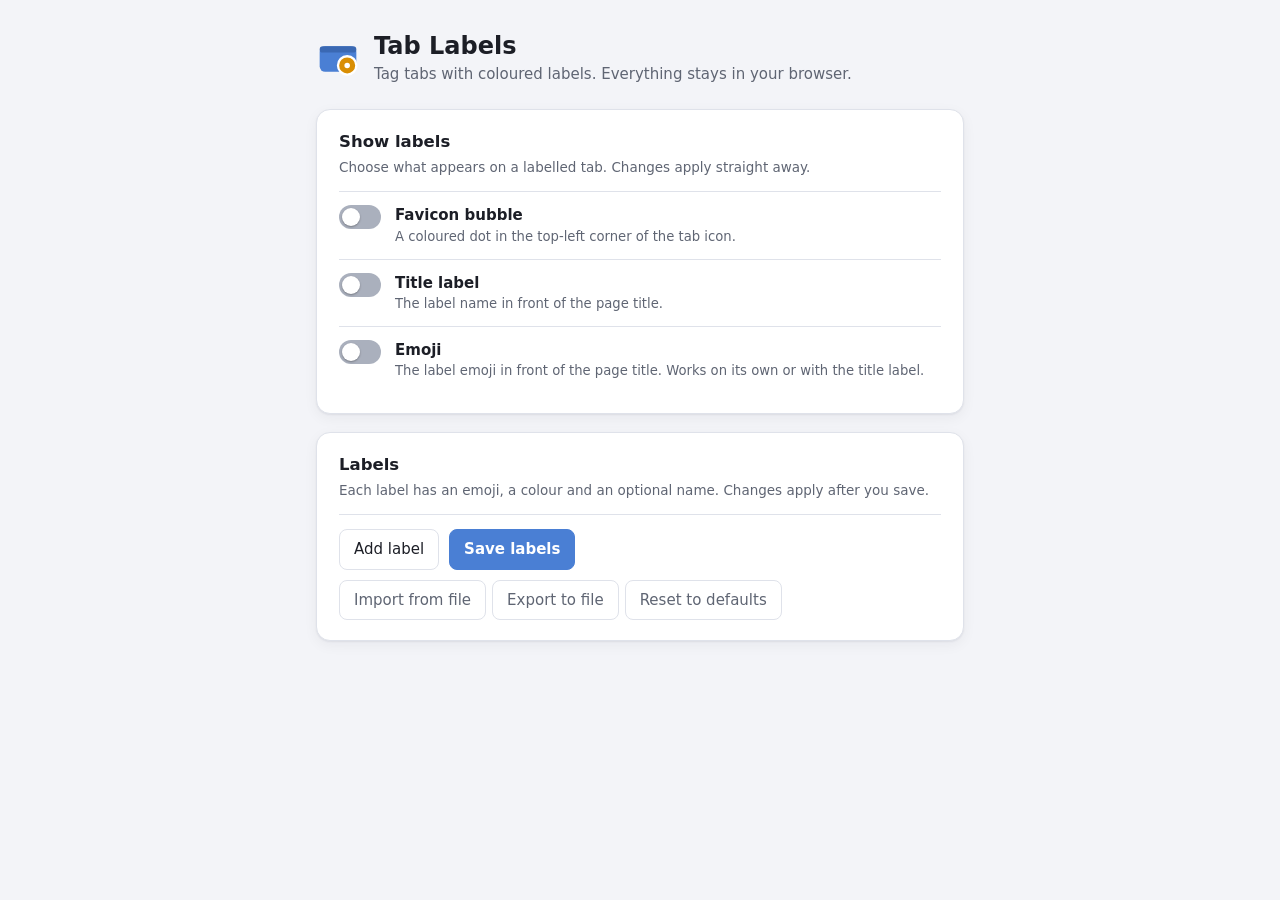
==== chrome/options/options.html @ 17cbaffe "Add emoji picker and Enter key navigation to the label list - Emoji picker on the settings page: cli" ====
<!doctype html>
<html lang="en-GB">
  <head>
    <meta charset="utf-8" />
    <meta name="viewport" content="width=device-width, initial-scale=1" />
    <title>Tab Labels settings</title>
    <link rel="stylesheet" href="options.css" />
  </head>
  <body>
    <main>
      <header class="page-header">
        <img src="../icons/icon.svg" alt="" width="44" height="44" />
        <div>
          <h1>Tab Labels</h1>
          <p>Tag tabs with coloured labels. Everything stays in your browser.</p>
        </div>
      </header>

      <section class="card">
        <h2>Show labels</h2>
        <p class="hint">Choose what appears on a labelled tab. Changes apply straight away.</p>
        <label class="toggle">
          <input type="checkbox" class="switch" data-key="showFavicon" />
          <span class="toggle-text">
            <strong>Favicon bubble</strong>
            <small>A coloured dot in the top-left corner of the tab icon.</small>
          </span>
        </label>
        <label class="toggle">
          <input type="checkbox" class="switch" data-key="showTitle" />
          <span class="toggle-text">
            <strong>Title label</strong>
            <small>The label name in front of the page title.</small>
          </span>
        </label>
        <label class="toggle">
          <input type="checkbox" class="switch" data-key="showEmoji" />
          <span class="toggle-text">
            <strong>Emoji</strong>
            <small>The label emoji in front of the page title. Works on its own or with the title label.</small>
          </span>
        </label>
      </section>

      <section class="card">
        <h2>Labels</h2>
        <p class="hint">Each label has an emoji, a colour and an optional name. Changes apply after you save.</p>
        <ul id="rows" class="list"></ul>
        <p id="rows-empty" class="hint" hidden>No labels yet. Add one, or import a file.</p>
        <div class="actions">
          <button id="add" type="button" class="btn">Add label</button>
          <button id="save" type="button" class="btn primary">Save labels</button>
        </div>
        <div class="tools">
          <button id="import" type="button" class="btn ghost">Import from file</button>
          <button id="export" type="button" class="btn ghost">Export to file</button>
          <button id="reset" type="button" class="btn ghost">Reset to defaults</button>
          <input id="import-file" type="file" accept=".json,application/json" hidden />
        </div>
      </section>
    </main>
    <div id="status" role="status" aria-live="polite"></div>
    <script src="../lib/labels.js"></script>
    <script src="../lib/emoji.js"></script>
    <script src="emoji-picker.js"></script>
    <script src="options.js"></script>
  </body>
</html>
---- chrome/options/options.css ----
:root {
  color-scheme: light dark;
  --bg: #f3f4f8;
  --card: #ffffff;
  --text: #1c1e26;
  --muted: #5f6573;
  --border: #dfe2ea;
  --field: #ffffff;
  --accent: #4a7fd4;
  --accent-text: #ffffff;
  --on: #2f9e6b;
  --off: #aab0bd;
  --danger: #c0392b;
  --shadow: 0 1px 2px rgba(20, 24, 40, 0.06), 0 4px 14px rgba(20, 24, 40, 0.05);
  font: 15px/1.5 system-ui, -apple-system, "Segoe UI", sans-serif;
}

@media (prefers-color-scheme: dark) {
  :root {
    --bg: #14161b;
    --card: #1f222a;
    --text: #eceef3;
    --muted: #a2a8b6;
    --border: #333845;
    --field: #171a20;
    --accent: #6c9cf0;
    --accent-text: #10131a;
    --off: #4a4f5e;
    --danger: #ff7a6b;
    --shadow: none;
  }
}

* {
  box-sizing: border-box;
}

body {
  margin: 0;
  background: var(--bg);
  color: var(--text);
}

main {
  max-width: 680px;
  margin: 0 auto;
  padding: 32px 16px 96px;
}

.page-header {
  display: flex;
  align-items: center;
  gap: 14px;
  margin-bottom: 24px;
}

.page-header img {
  border-radius: 10px;
}

.page-header h1 {
  margin: 0;
  font-size: 1.6rem;
  line-height: 1.2;
}

.page-header p {
  margin: 2px 0 0;
  color: var(--muted);
}

.card {
  background: var(--card);
  border: 1px solid var(--border);
  border-radius: 14px;
  box-shadow: var(--shadow);
  padding: 20px 22px;
  margin-bottom: 18px;
}

.card h2 {
  margin: 0 0 2px;
  font-size: 1.1rem;
}

.hint {
  margin: 0 0 14px;
  color: var(--muted);
  font-size: 0.9rem;
}

.hint:empty {
  display: none;
}

/* Toggles */

.toggle {
  display: flex;
  gap: 14px;
  align-items: flex-start;
  padding: 12px 0;
  border-top: 1px solid var(--border);
  cursor: pointer;
}

.toggle-text strong {
  display: block;
}

.toggle-text small {
  display: block;
  color: var(--muted);
  font-size: 0.88rem;
}

.switch {
  appearance: none;
  flex: none;
  position: relative;
  width: 42px;
  height: 24px;
  margin: 1px 0 0;
  border-radius: 12px;
  background: var(--off);
  cursor: pointer;
  transition: background 0.15s;
}

.switch::after {
  content: "";
  position: absolute;
  top: 3px;
  left: 3px;
  width: 18px;
  height: 18px;
  border-radius: 50%;
  background: #ffffff;
  box-shadow: 0 1px 2px rgba(0, 0, 0, 0.3);
  transition: transform 0.15s;
}

.switch:checked {
  background: var(--on);
}

.switch:checked::after {
  transform: translateX(18px);
}

.switch:focus-visible,
.btn:focus-visible,
.list input:focus-visible,
.list select:focus-visible {
  outline: 2px solid var(--accent);
  outline-offset: 2px;
}

/* Label list */

.list {
  list-style: none;
  margin: 0;
  padding: 0;
}

.list li {
  display: flex;
  align-items: center;
  gap: 10px;
  padding: 8px 0;
  border-top: 1px solid var(--border);
}

.list input[type="text"],
.list select {
  padding: 7px 10px;
  border: 1px solid var(--border);
  border-radius: 8px;
  background: var(--field);
  color: inherit;
  font: inherit;
}

.emoji {
  width: 3.6em;
  text-align: center;
  font-size: 1.15rem;
}

.name {
  flex: 1;
  min-width: 0;
}

.swatch {
  flex: none;
  width: 32px;
  height: 32px;
  padding: 0;
  border: 2px solid var(--border);
  border-radius: 50%;
  background: none;
  cursor: pointer;
  overflow: hidden;
}

.swatch::-moz-color-swatch,
.swatch::-webkit-color-swatch {
  border: none;
  border-radius: 50%;
}

.swatch::-webkit-color-swatch-wrapper {
  padding: 0;
}

/* Buttons */

.btn {
  padding: 8px 14px;
  border: 1px solid var(--border);
  border-radius: 8px;
  background: var(--field);
  color: inherit;
  font: inherit;
  cursor: pointer;
}

.btn:hover {
  border-color: var(--accent);
}

.btn.primary {
  background: var(--accent);
  border-color: var(--accent);
  color: var(--accent-text);
  font-weight: 600;
}

.btn.primary:hover {
  filter: brightness(1.08);
}

.btn.ghost {
  background: none;
  color: var(--muted);
}

.btn.ghost:hover {
  color: var(--text);
}

.btn.danger {
  background: none;
  border-color: transparent;
  color: var(--danger);
  padding: 6px 10px;
}

.btn.danger:hover {
  border-color: var(--danger);
}

.actions {
  display: flex;
  gap: 10px;
  flex-wrap: wrap;
  margin-top: 14px;
  padding-top: 14px;
  border-top: 1px solid var(--border);
}

.tools {
  display: flex;
  gap: 6px;
  flex-wrap: wrap;
  margin-top: 10px;
}

/* Status toast */

#status {
  position: fixed;
  left: 50%;
  bottom: 20px;
  transform: translateX(-50%);
  max-width: calc(100% - 32px);
  padding: 10px 16px;
  border-radius: 10px;
  background: var(--text);
  color: var(--bg);
  box-shadow: 0 4px 18px rgba(0, 0, 0, 0.25);
}

#status:empty {
  display: none;
}

#status.error {
  background: var(--danger);
  color: #ffffff;
}

@media (max-width: 520px) {
  .card {
    padding: 16px;
  }

  .list li {
    flex-wrap: wrap;
  }
}

@media (prefers-reduced-motion: reduce) {
  .switch,
  .switch::after {
    transition: none;
  }
}

/* Emoji picker */

#emoji-picker {
  position: absolute;
  z-index: 10;
  width: 340px;
  max-width: calc(100vw - 16px);
  padding: 10px;
  background: var(--card);
  color: var(--text);
  border: 1px solid var(--border);
  border-radius: 12px;
  box-shadow: 0 8px 28px rgba(0, 0, 0, 0.22);
}

#emoji-picker[hidden] {
  display: none;
}

#emoji-picker:focus {
  outline: none;
}

#emoji-picker input[type="search"] {
  width: 100%;
  padding: 8px 10px;
  border: 1px solid var(--border);
  border-radius: 8px;
  background: var(--field);
  color: inherit;
  font: inherit;
}

#emoji-picker input[type="search"]:focus-visible {
  outline: 2px solid var(--accent);
  outline-offset: 1px;
}

.emoji-results {
  max-height: 260px;
  overflow-y: auto;
  margin-top: 8px;
}

.emoji-results h3 {
  margin: 10px 0 4px;
  font-size: 0.8rem;
  font-weight: 600;
  color: var(--muted);
}

.emoji-results h3:first-child {
  margin-top: 2px;
}

.emoji-grid {
  display: grid;
  grid-template-columns: repeat(auto-fill, minmax(38px, 1fr));
  gap: 2px;
}

.emoji-option {
  height: 38px;
  padding: 0;
  border: none;
  border-radius: 8px;
  background: none;
  font-size: 1.35rem;
  line-height: 1;
  cursor: pointer;
}

.emoji-option:hover,
.emoji-option:focus-visible {
  background: var(--bg);
  outline: 2px solid var(--accent);
  outline-offset: -2px;
}

.emoji-empty,
.emoji-hint {
  margin: 8px 2px 0;
  color: var(--muted);
  font-size: 0.82rem;
}
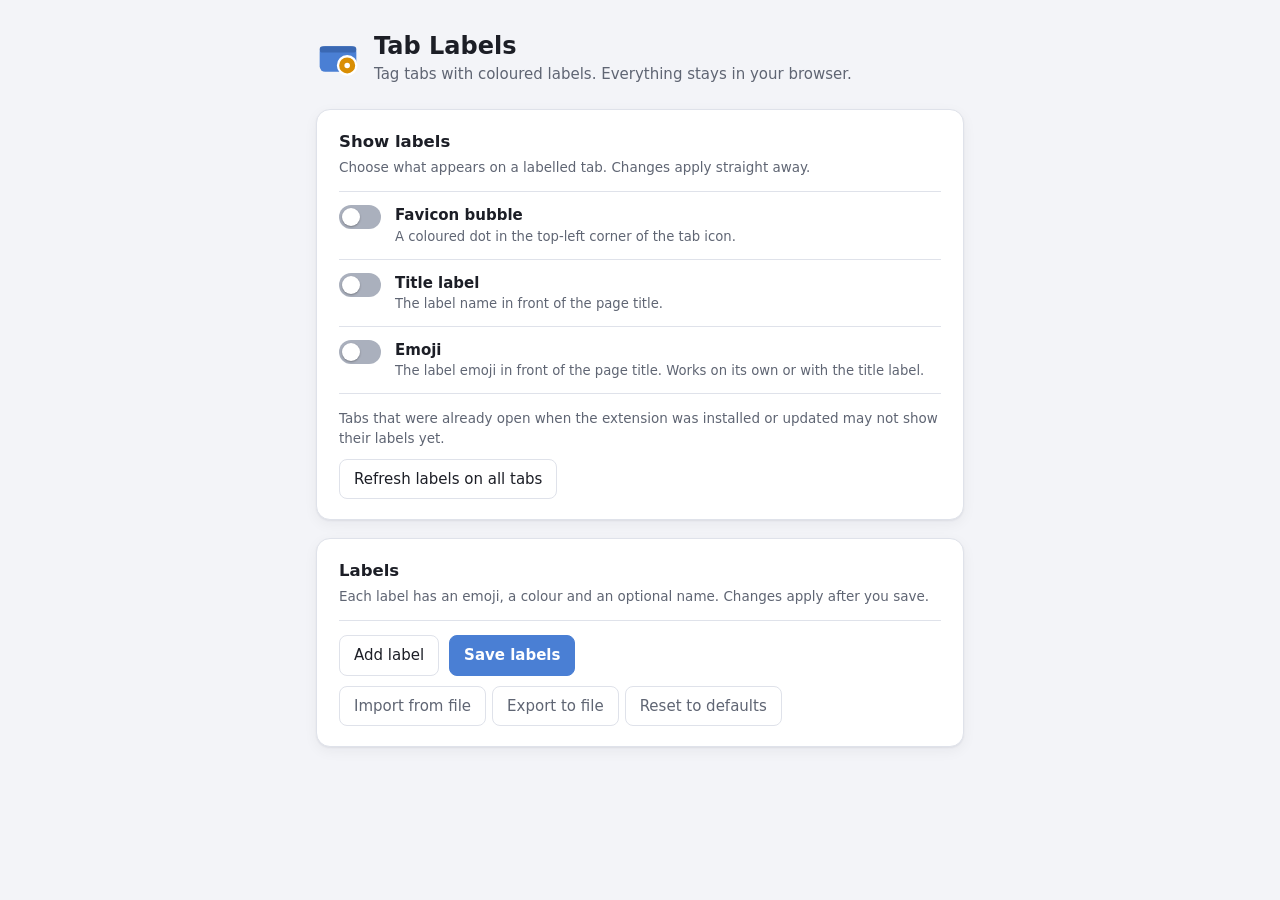
==== commit c114501a: "Add a settings shortcut to the menu and a refresh button for all tabs - The Label tab right-click su" ====
--- a/chrome/options/options.html
+++ b/chrome/options/options.html
@@ -40,6 +40,10 @@
             <small>The label emoji in front of the page title. Works on its own or with the title label.</small>
           </span>
         </label>
+        <div class="refresh-row">
+          <p class="hint">Tabs that were already open when the extension was installed or updated may not show their labels yet.</p>
+          <button id="refresh-tabs" type="button" class="btn">Refresh labels on all tabs</button>
+        </div>
       </section>
 
       <section class="card">
--- a/chrome/options/options.css
+++ b/chrome/options/options.css
@@ -404,3 +404,14 @@
   color: var(--muted);
   font-size: 0.82rem;
 }
+
+/* Refresh all tabs */
+
+.refresh-row {
+  padding-top: 14px;
+  border-top: 1px solid var(--border);
+}
+
+.refresh-row .hint {
+  margin-bottom: 10px;
+}
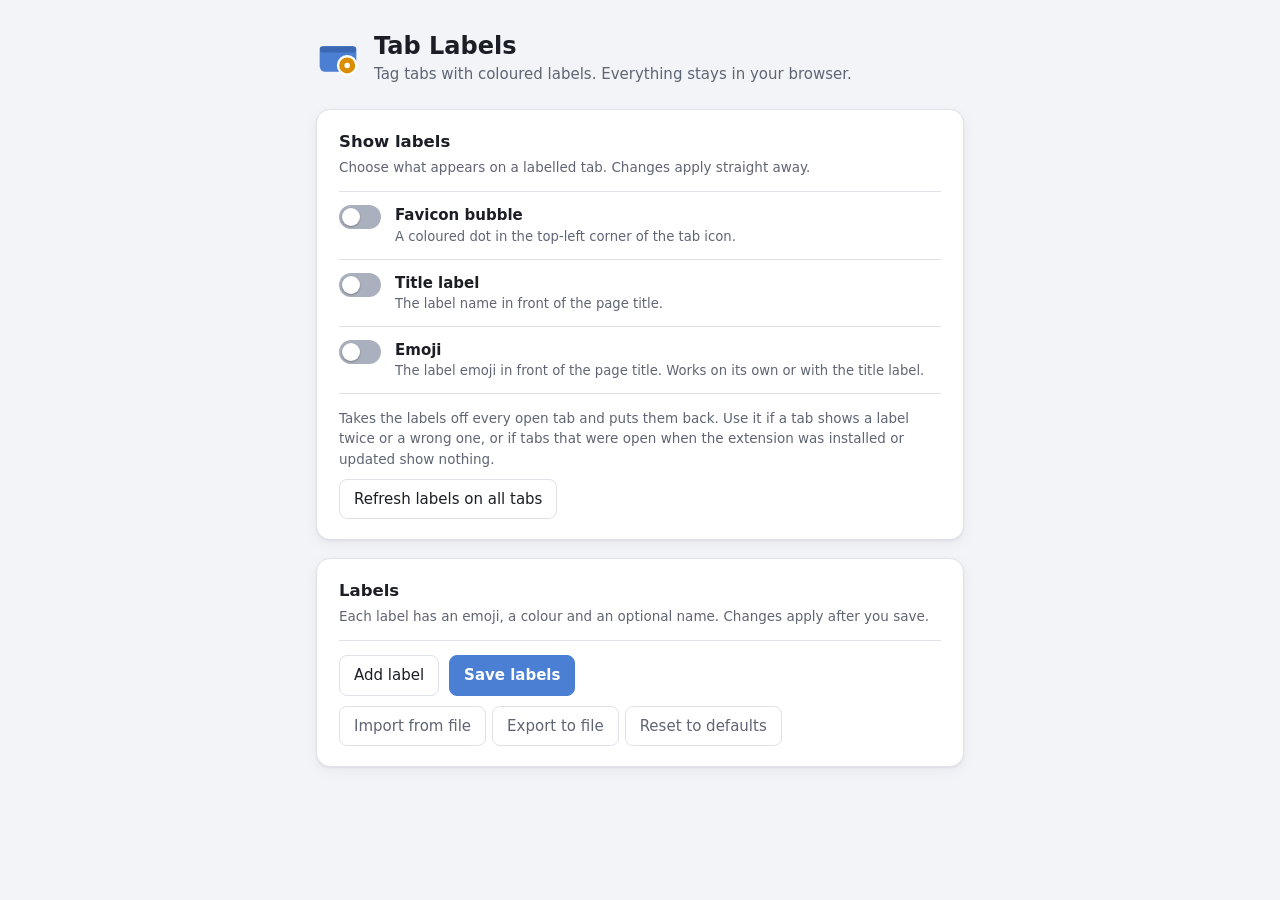
==== commit cc485328: "Stop labels showing twice, make Refresh a full reset, add a settings page icon Doubled labels came f" ====
--- a/chrome/options/options.html
+++ b/chrome/options/options.html
@@ -5,6 +5,7 @@
     <meta name="viewport" content="width=device-width, initial-scale=1" />
     <title>Tab Labels settings</title>
     <link rel="stylesheet" href="options.css" />
+    <link rel="icon" type="image/svg+xml" href="../icons/label.svg" />
   </head>
   <body>
     <main>
@@ -41,7 +42,7 @@
           </span>
         </label>
         <div class="refresh-row">
-          <p class="hint">Tabs that were already open when the extension was installed or updated may not show their labels yet.</p>
+          <p class="hint">Takes the labels off every open tab and puts them back. Use it if a tab shows a label twice or a wrong one, or if tabs that were open when the extension was installed or updated show nothing.</p>
           <button id="refresh-tabs" type="button" class="btn">Refresh labels on all tabs</button>
         </div>
       </section>
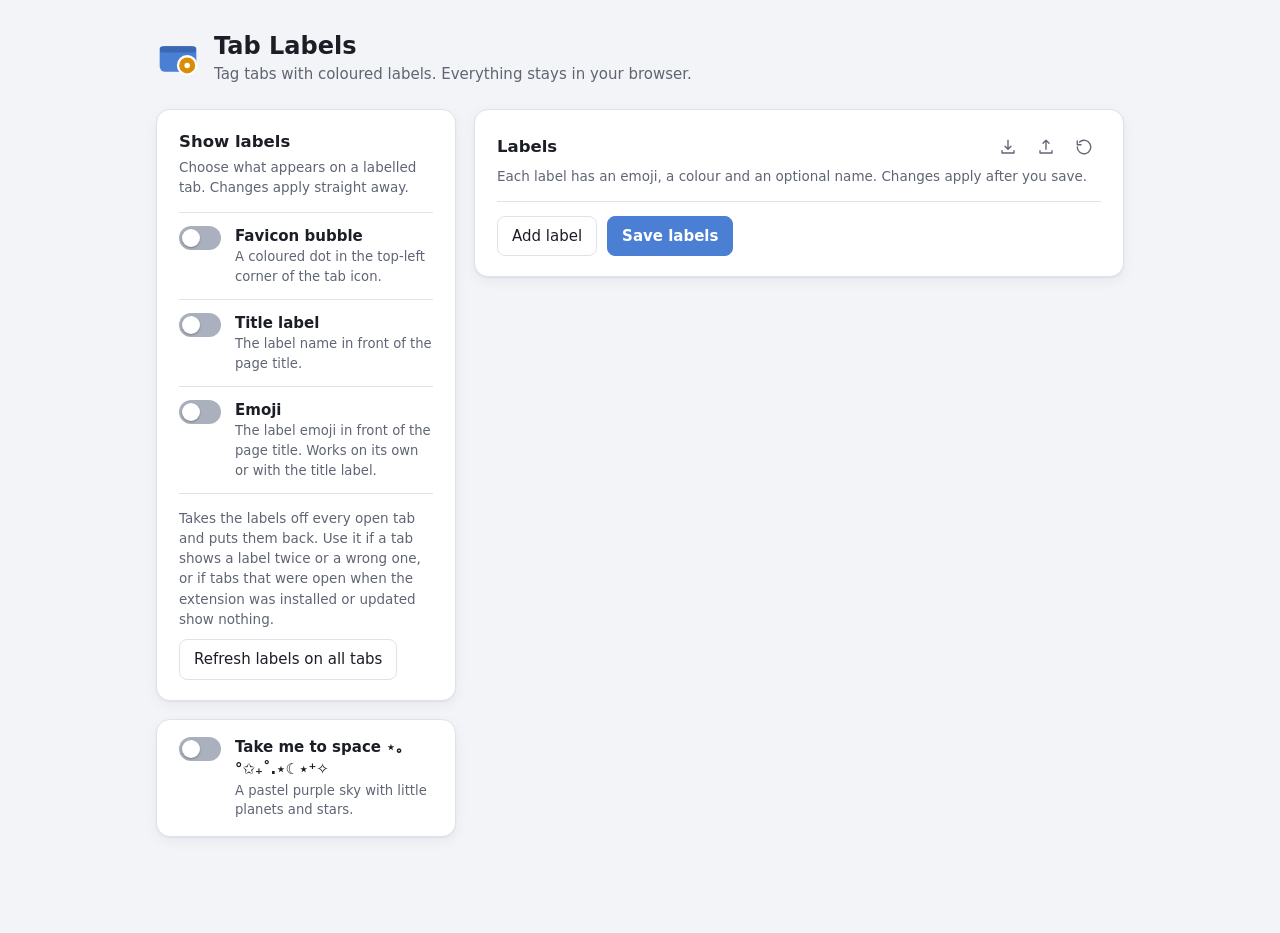
==== commit c949a5f5: "Reorganise the settings page, add icon buttons and a space theme - Labels come first, with Container" ====
--- a/chrome/options/options.html
+++ b/chrome/options/options.html
@@ -17,52 +17,75 @@
         </div>
       </header>
 
-      <section class="card">
-        <h2>Show labels</h2>
-        <p class="hint">Choose what appears on a labelled tab. Changes apply straight away.</p>
-        <label class="toggle">
-          <input type="checkbox" class="switch" data-key="showFavicon" />
-          <span class="toggle-text">
-            <strong>Favicon bubble</strong>
-            <small>A coloured dot in the top-left corner of the tab icon.</small>
-          </span>
-        </label>
-        <label class="toggle">
-          <input type="checkbox" class="switch" data-key="showTitle" />
-          <span class="toggle-text">
-            <strong>Title label</strong>
-            <small>The label name in front of the page title.</small>
-          </span>
-        </label>
-        <label class="toggle">
-          <input type="checkbox" class="switch" data-key="showEmoji" />
-          <span class="toggle-text">
-            <strong>Emoji</strong>
-            <small>The label emoji in front of the page title. Works on its own or with the title label.</small>
-          </span>
-        </label>
-        <div class="refresh-row">
-          <p class="hint">Takes the labels off every open tab and puts them back. Use it if a tab shows a label twice or a wrong one, or if tabs that were open when the extension was installed or updated show nothing.</p>
-          <button id="refresh-tabs" type="button" class="btn">Refresh labels on all tabs</button>
+      <div class="layout">
+        <aside class="sidebar" aria-label="Display options">
+          <section class="card">
+            <h2>Show labels</h2>
+            <p class="hint">Choose what appears on a labelled tab. Changes apply straight away.</p>
+            <label class="toggle">
+              <input type="checkbox" class="switch" data-key="showFavicon" />
+              <span class="toggle-text">
+                <strong>Favicon bubble</strong>
+                <small>A coloured dot in the top-left corner of the tab icon.</small>
+              </span>
+            </label>
+            <label class="toggle">
+              <input type="checkbox" class="switch" data-key="showTitle" />
+              <span class="toggle-text">
+                <strong>Title label</strong>
+                <small>The label name in front of the page title.</small>
+              </span>
+            </label>
+            <label class="toggle">
+              <input type="checkbox" class="switch" data-key="showEmoji" />
+              <span class="toggle-text">
+                <strong>Emoji</strong>
+                <small>The label emoji in front of the page title. Works on its own or with the title label.</small>
+              </span>
+            </label>
+            <div class="refresh-row">
+              <p class="hint">Takes the labels off every open tab and puts them back. Use it if a tab shows a label twice or a wrong one, or if tabs that were open when the extension was installed or updated show nothing.</p>
+              <button id="refresh-tabs" type="button" class="btn">Refresh labels on all tabs</button>
+            </div>
+          </section>
+          <section class="card space-card">
+            <label class="toggle">
+              <input type="checkbox" class="switch" id="space-toggle" />
+              <span class="toggle-text">
+                <strong>Take me to space <span aria-hidden="true">⋆｡°✩₊˚.⋆☾⋆⁺✧</span></strong>
+                <small>A pastel purple sky with little planets and stars.</small>
+              </span>
+            </label>
+          </section>
+        </aside>
+
+        <div class="content">
+          <section class="card">
+            <div class="card-head">
+              <h2>Labels</h2>
+              <div class="card-tools">
+                <button id="import" type="button" class="btn icon-btn" title="Import labels from a file" aria-label="Import labels from a file">
+                  <svg viewBox="0 0 24 24" aria-hidden="true"><path d="M12 3v12m0 0-4-4m4 4 4-4M4 17v3h16v-3" /></svg>
+                </button>
+                <button id="export" type="button" class="btn icon-btn" title="Export labels to a file" aria-label="Export labels to a file">
+                  <svg viewBox="0 0 24 24" aria-hidden="true"><path d="M12 15V3m0 0L8 7m4-4 4 4M4 17v3h16v-3" /></svg>
+                </button>
+                <button id="reset" type="button" class="btn icon-btn" title="Reset labels to the defaults" aria-label="Reset labels to the defaults">
+                  <svg viewBox="0 0 24 24" aria-hidden="true"><path d="M3 12a9 9 0 1 0 3-6.7M3 4v5h5" /></svg>
+                </button>
+                <input id="import-file" type="file" accept=".json,application/json" hidden />
+              </div>
+            </div>
+            <p class="hint">Each label has an emoji, a colour and an optional name. Changes apply after you save.</p>
+            <ul id="rows" class="list"></ul>
+            <p id="rows-empty" class="hint" hidden>No labels yet. Add one, or import a file.</p>
+            <div class="actions">
+              <button id="add" type="button" class="btn">Add label</button>
+              <button id="save" type="button" class="btn primary">Save labels</button>
+            </div>
+          </section>
         </div>
-      </section>
-
-      <section class="card">
-        <h2>Labels</h2>
-        <p class="hint">Each label has an emoji, a colour and an optional name. Changes apply after you save.</p>
-        <ul id="rows" class="list"></ul>
-        <p id="rows-empty" class="hint" hidden>No labels yet. Add one, or import a file.</p>
-        <div class="actions">
-          <button id="add" type="button" class="btn">Add label</button>
-          <button id="save" type="button" class="btn primary">Save labels</button>
-        </div>
-        <div class="tools">
-          <button id="import" type="button" class="btn ghost">Import from file</button>
-          <button id="export" type="button" class="btn ghost">Export to file</button>
-          <button id="reset" type="button" class="btn ghost">Reset to defaults</button>
-          <input id="import-file" type="file" accept=".json,application/json" hidden />
-        </div>
-      </section>
+      </div>
     </main>
     <div id="status" role="status" aria-live="polite"></div>
     <script src="../lib/labels.js"></script>
--- a/chrome/options/options.css
+++ b/chrome/options/options.css
@@ -42,7 +42,7 @@
 }
 
 main {
-  max-width: 680px;
+  max-width: 1000px;
   margin: 0 auto;
   padding: 32px 16px 96px;
 }
@@ -271,13 +271,6 @@
   border-top: 1px solid var(--border);
 }
 
-.tools {
-  display: flex;
-  gap: 6px;
-  flex-wrap: wrap;
-  margin-top: 10px;
-}
-
 /* Status toast */
 
 #status {
@@ -415,3 +408,130 @@
 .refresh-row .hint {
   margin-bottom: 10px;
 }
+
+/* Layout: switches in a sidebar, labels (and containers) in the main column */
+
+.layout {
+  display: grid;
+  grid-template-columns: 300px minmax(0, 1fr);
+  gap: 18px;
+  align-items: start;
+}
+
+/* The sidebar follows you down the page, but only in windows tall enough to show all of it:
+   a sticky element taller than the window would hide its lower part. */
+@media (min-height: 760px) and (min-width: 821px) {
+  .sidebar {
+    position: sticky;
+    top: 16px;
+  }
+}
+
+.sidebar .card {
+  margin-bottom: 0;
+}
+
+.content .card:last-child {
+  margin-bottom: 0;
+}
+
+@media (max-width: 820px) {
+  .layout {
+    grid-template-columns: 1fr;
+  }
+
+  .sidebar {
+    position: static;
+  }
+}
+
+/* Labels card header with small icon buttons at the top right */
+
+.card-head {
+  display: flex;
+  align-items: center;
+  justify-content: space-between;
+  gap: 12px;
+  margin-bottom: 2px;
+}
+
+.card-head h2 {
+  margin: 0;
+}
+
+.card-tools {
+  display: flex;
+  gap: 4px;
+}
+
+.icon-btn {
+  display: inline-flex;
+  align-items: center;
+  justify-content: center;
+  width: 34px;
+  height: 34px;
+  padding: 0;
+  border-color: transparent;
+  background: none;
+  color: var(--muted);
+}
+
+.icon-btn:hover {
+  border-color: var(--border);
+  color: var(--text);
+}
+
+.icon-btn svg {
+  width: 18px;
+  height: 18px;
+  fill: none;
+  stroke: currentColor;
+  stroke-width: 1.8;
+  stroke-linecap: round;
+  stroke-linejoin: round;
+}
+
+/* A second card in the sidebar, and the "Take me to space" theme */
+
+.sidebar .card + .card {
+  margin-top: 18px;
+}
+
+.space-card {
+  padding-top: 16px;
+  padding-bottom: 16px;
+}
+
+.space-card .toggle {
+  margin: 0;
+  padding: 0;
+  border-top: none;
+}
+
+:root[data-space] {
+  color-scheme: light;
+  --bg: #cdbdf0;
+  --card: rgba(255, 255, 255, 0.9);
+  --text: #2b2347;
+  --muted: #5d567f;
+  --border: rgba(110, 90, 170, 0.3);
+  --field: #ffffff;
+  --accent: #6f56cf;
+  --accent-text: #ffffff;
+  --on: #7b5fd6;
+  --off: #b3a8d6;
+  --danger: #b3392c;
+  --shadow: 0 2px 12px rgba(70, 50, 130, 0.2);
+}
+
+:root[data-space] body {
+  background: #cdbdf0 url("space.svg") center / cover no-repeat fixed;
+}
+
+:root[data-space] .card {
+  backdrop-filter: blur(3px);
+}
+
+:root[data-space] #emoji-picker {
+  background: #ffffff;
+}
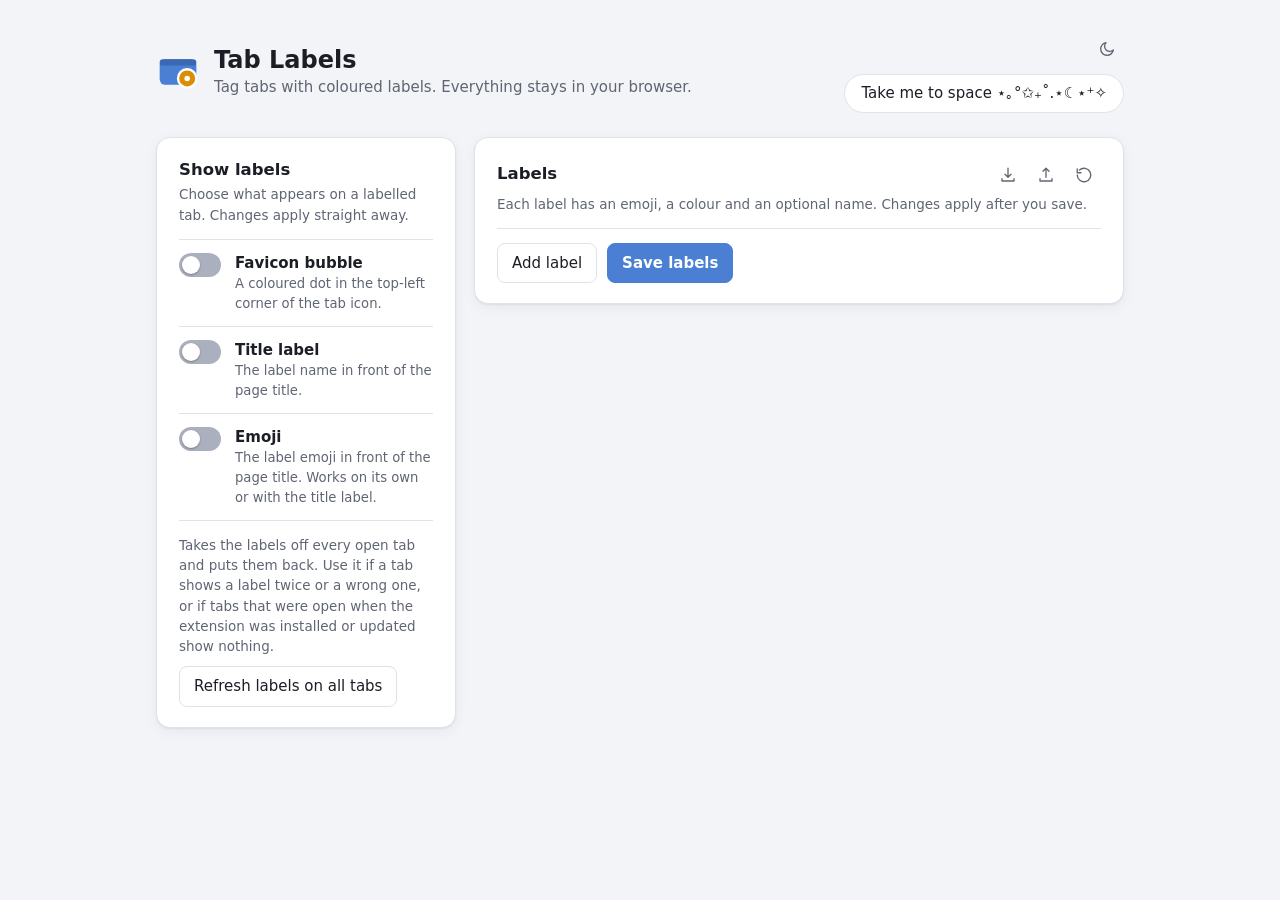
==== commit 54911e87: "Space as a button, a light/dark button, and the same two on the website - "Take me to space" is now " ====
--- a/chrome/options/options.html
+++ b/chrome/options/options.html
@@ -14,6 +14,16 @@
         <div>
           <h1>Tab Labels</h1>
           <p>Tag tabs with coloured labels. Everything stays in your browser.</p>
+        </div>
+        <div class="page-controls">
+          <button id="mode-button" type="button" class="btn icon-btn mode-button" data-mode="light" title="Switch to dark mode" aria-label="Switch to dark mode">
+            <svg class="icon-moon" viewBox="0 0 24 24" aria-hidden="true"><path d="M20.5 13.2A8.5 8.5 0 1 1 10.8 3.5a6.8 6.8 0 0 0 9.7 9.7z" /></svg>
+            <svg class="icon-sun" viewBox="0 0 24 24" aria-hidden="true"><circle cx="12" cy="12" r="4" /><path d="M12 2.5v2.2m0 14.6v2.2M4.9 4.9l1.6 1.6m11 11 1.6 1.6M2.5 12h2.2m14.6 0h2.2M4.9 19.1l1.6-1.6m11-11 1.6-1.6" /></svg>
+          </button>
+          <button id="space-button" type="button" class="btn space-button">
+            <span class="when-plain">Take me to space <span aria-hidden="true">⋆｡°✩₊˚.⋆☾⋆⁺✧</span></span>
+            <span class="when-space">Land back <span aria-hidden="true">(︶︹︺)</span></span>
+          </button>
         </div>
       </header>
 
@@ -47,15 +57,6 @@
               <p class="hint">Takes the labels off every open tab and puts them back. Use it if a tab shows a label twice or a wrong one, or if tabs that were open when the extension was installed or updated show nothing.</p>
               <button id="refresh-tabs" type="button" class="btn">Refresh labels on all tabs</button>
             </div>
-          </section>
-          <section class="card space-card">
-            <label class="toggle">
-              <input type="checkbox" class="switch" id="space-toggle" />
-              <span class="toggle-text">
-                <strong>Take me to space <span aria-hidden="true">⋆｡°✩₊˚.⋆☾⋆⁺✧</span></strong>
-                <small>A pastel purple sky with little planets and stars.</small>
-              </span>
-            </label>
           </section>
         </aside>
 
--- a/chrome/options/options.css
+++ b/chrome/options/options.css
@@ -15,8 +15,10 @@
   font: 15px/1.5 system-ui, -apple-system, "Segoe UI", sans-serif;
 }
 
+/* Dark colours: used when the system is dark (unless light was chosen on this page),
+   and when dark was chosen on this page. */
 @media (prefers-color-scheme: dark) {
-  :root {
+  :root:not([data-theme="light"]) {
     --bg: #14161b;
     --card: #1f222a;
     --text: #eceef3;
@@ -31,6 +33,25 @@
   }
 }
 
+:root[data-theme="dark"] {
+  color-scheme: dark;
+  --bg: #14161b;
+  --card: #1f222a;
+  --text: #eceef3;
+  --muted: #a2a8b6;
+  --border: #333845;
+  --field: #171a20;
+  --accent: #6c9cf0;
+  --accent-text: #10131a;
+  --off: #4a4f5e;
+  --danger: #ff7a6b;
+  --shadow: none;
+}
+
+:root[data-theme="light"] {
+  color-scheme: light;
+}
+
 * {
   box-sizing: border-box;
 }
@@ -491,22 +512,61 @@
   stroke-linejoin: round;
 }
 
-/* A second card in the sidebar, and the "Take me to space" theme */
-
-.sidebar .card + .card {
-  margin-top: 18px;
-}
-
-.space-card {
-  padding-top: 16px;
-  padding-bottom: 16px;
-}
-
-.space-card .toggle {
-  margin: 0;
-  padding: 0;
-  border-top: none;
-}
+/* Top right of the page: the light/dark button, and the space button under it */
+
+.page-controls {
+  margin-left: auto;
+  display: flex;
+  flex-direction: column;
+  align-items: flex-end;
+  gap: 8px;
+}
+
+.mode-button .icon-sun {
+  display: none;
+}
+
+.mode-button[data-mode="dark"] .icon-moon {
+  display: none;
+}
+
+.mode-button[data-mode="dark"] .icon-sun {
+  display: inline;
+}
+
+.mode-button:disabled {
+  opacity: 0.4;
+  cursor: not-allowed;
+}
+
+.space-button {
+  border-radius: 999px;
+  padding: 7px 16px;
+}
+
+.space-button .when-space {
+  display: none;
+}
+
+:root[data-space] .space-button .when-plain {
+  display: none;
+}
+
+:root[data-space] .space-button .when-space {
+  display: inline;
+}
+
+@media (max-width: 560px) {
+  .page-controls {
+    width: 100%;
+    margin-left: 0;
+    flex-direction: row;
+    justify-content: space-between;
+    align-items: center;
+  }
+}
+
+/* "Take me to space" theme */
 
 :root[data-space] {
   color-scheme: light;
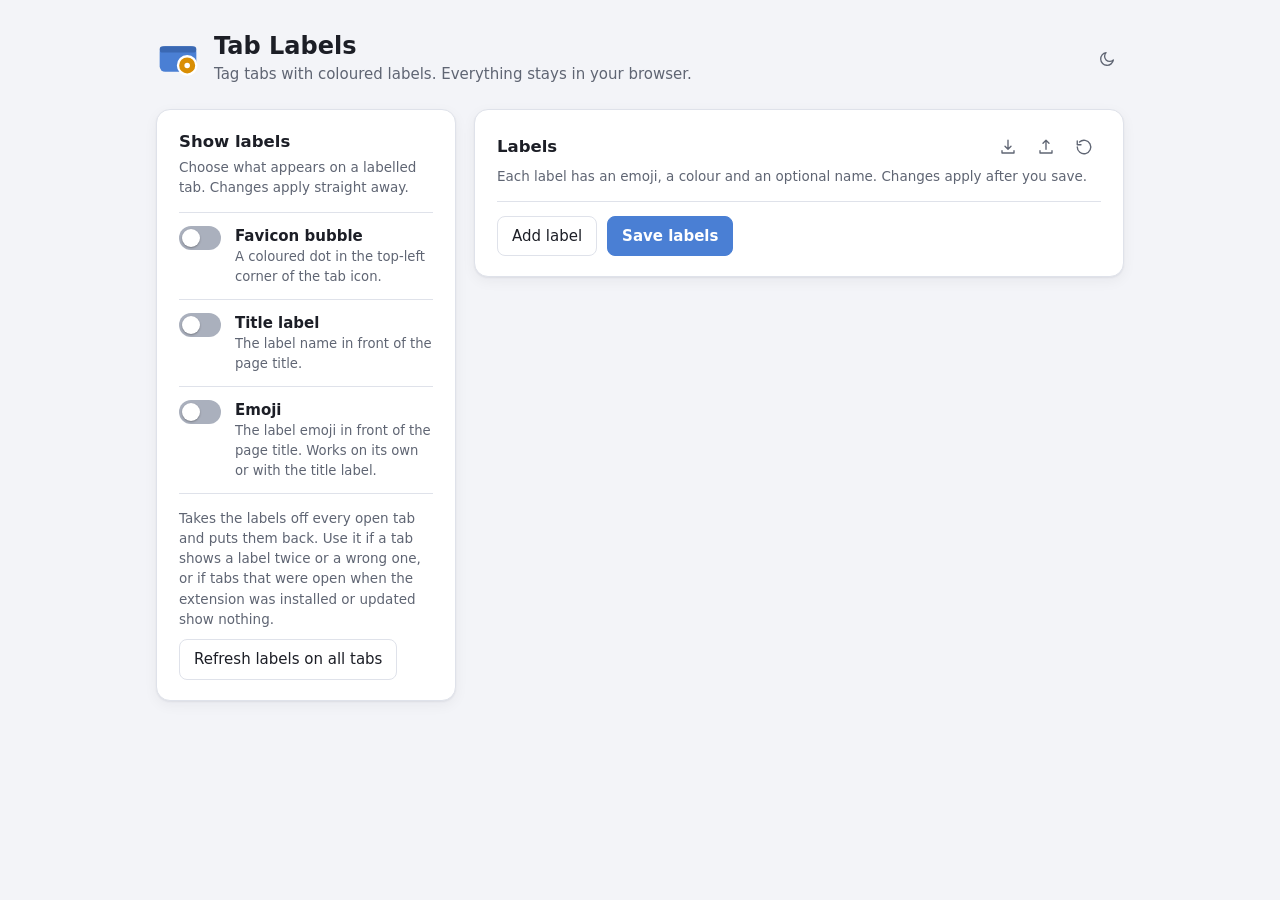
==== commit a9dc3303: "Remove the space theme Take away the "Take me to space" button, its spaceTheme setting, the space ba" ====
--- a/chrome/options/options.html
+++ b/chrome/options/options.html
@@ -19,10 +19,6 @@
           <button id="mode-button" type="button" class="btn icon-btn mode-button" data-mode="light" title="Switch to dark mode" aria-label="Switch to dark mode">
             <svg class="icon-moon" viewBox="0 0 24 24" aria-hidden="true"><path d="M20.5 13.2A8.5 8.5 0 1 1 10.8 3.5a6.8 6.8 0 0 0 9.7 9.7z" /></svg>
             <svg class="icon-sun" viewBox="0 0 24 24" aria-hidden="true"><circle cx="12" cy="12" r="4" /><path d="M12 2.5v2.2m0 14.6v2.2M4.9 4.9l1.6 1.6m11 11 1.6 1.6M2.5 12h2.2m14.6 0h2.2M4.9 19.1l1.6-1.6m11-11 1.6-1.6" /></svg>
-          </button>
-          <button id="space-button" type="button" class="btn space-button">
-            <span class="when-plain">Take me to space <span aria-hidden="true">⋆｡°✩₊˚.⋆☾⋆⁺✧</span></span>
-            <span class="when-space">Land back <span aria-hidden="true">(︶︹︺)</span></span>
           </button>
         </div>
       </header>
--- a/chrome/options/options.css
+++ b/chrome/options/options.css
@@ -512,14 +512,10 @@
   stroke-linejoin: round;
 }
 
-/* Top right of the page: the light/dark button, and the space button under it */
+/* Top right of the page: the light/dark button */
 
 .page-controls {
   margin-left: auto;
-  display: flex;
-  flex-direction: column;
-  align-items: flex-end;
-  gap: 8px;
 }
 
 .mode-button .icon-sun {
@@ -533,65 +529,3 @@
 .mode-button[data-mode="dark"] .icon-sun {
   display: inline;
 }
-
-.mode-button:disabled {
-  opacity: 0.4;
-  cursor: not-allowed;
-}
-
-.space-button {
-  border-radius: 999px;
-  padding: 7px 16px;
-}
-
-.space-button .when-space {
-  display: none;
-}
-
-:root[data-space] .space-button .when-plain {
-  display: none;
-}
-
-:root[data-space] .space-button .when-space {
-  display: inline;
-}
-
-@media (max-width: 560px) {
-  .page-controls {
-    width: 100%;
-    margin-left: 0;
-    flex-direction: row;
-    justify-content: space-between;
-    align-items: center;
-  }
-}
-
-/* "Take me to space" theme */
-
-:root[data-space] {
-  color-scheme: light;
-  --bg: #cdbdf0;
-  --card: rgba(255, 255, 255, 0.9);
-  --text: #2b2347;
-  --muted: #5d567f;
-  --border: rgba(110, 90, 170, 0.3);
-  --field: #ffffff;
-  --accent: #6f56cf;
-  --accent-text: #ffffff;
-  --on: #7b5fd6;
-  --off: #b3a8d6;
-  --danger: #b3392c;
-  --shadow: 0 2px 12px rgba(70, 50, 130, 0.2);
-}
-
-:root[data-space] body {
-  background: #cdbdf0 url("space.svg") center / cover no-repeat fixed;
-}
-
-:root[data-space] .card {
-  backdrop-filter: blur(3px);
-}
-
-:root[data-space] #emoji-picker {
-  background: #ffffff;
-}
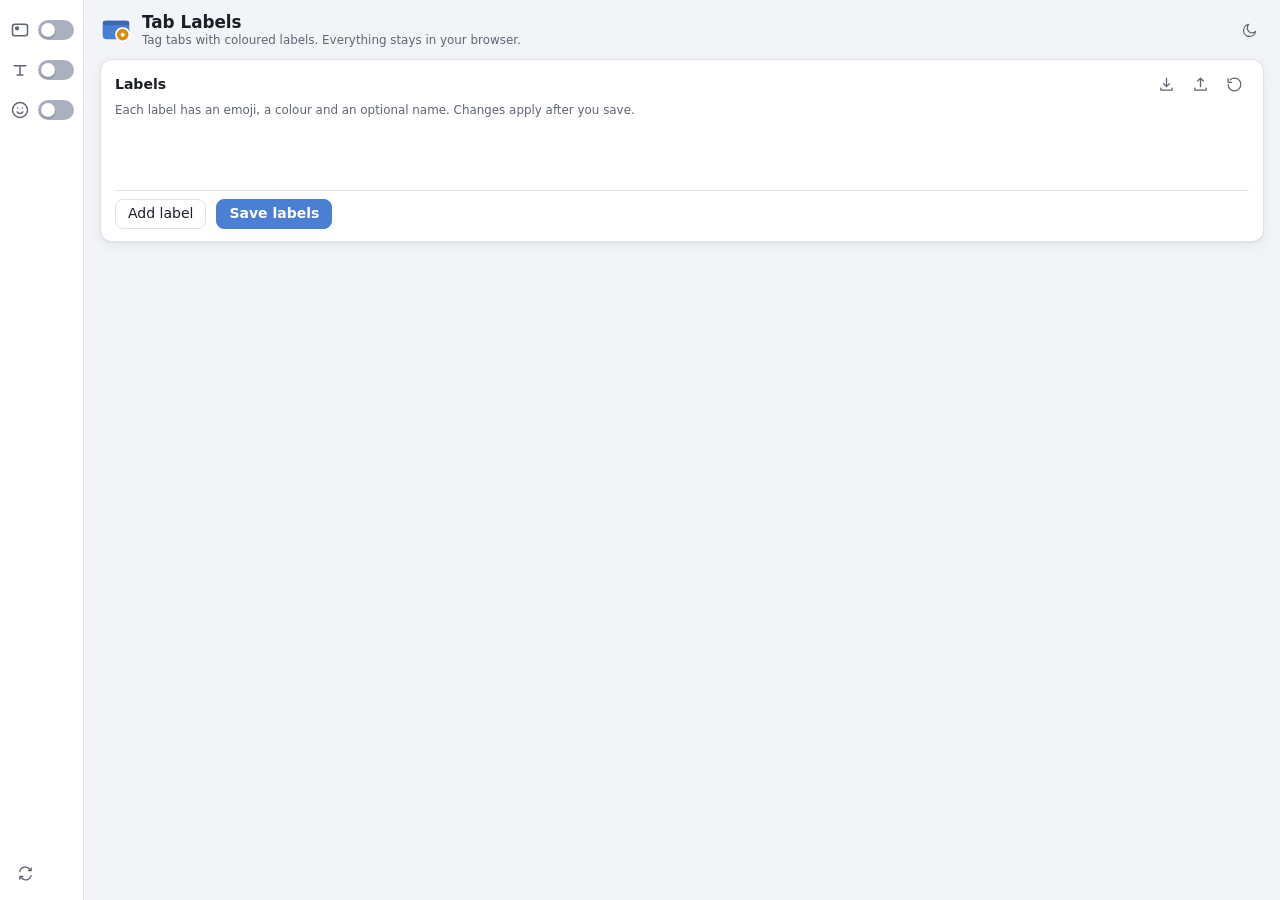
==== commit 1d6c4914: "Per-container tab grouping and a compact settings page Grouping is now a Group switch on each contai" ====
--- a/chrome/options/options.html
+++ b/chrome/options/options.html
@@ -8,55 +8,40 @@
     <link rel="icon" type="image/svg+xml" href="../icons/label.svg" />
   </head>
   <body>
-    <main>
-      <header class="page-header">
-        <img src="../icons/icon.svg" alt="" width="44" height="44" />
-        <div>
-          <h1>Tab Labels</h1>
-          <p>Tag tabs with coloured labels. Everything stays in your browser.</p>
-        </div>
-        <div class="page-controls">
-          <button id="mode-button" type="button" class="btn icon-btn mode-button" data-mode="light" title="Switch to dark mode" aria-label="Switch to dark mode">
-            <svg class="icon-moon" viewBox="0 0 24 24" aria-hidden="true"><path d="M20.5 13.2A8.5 8.5 0 1 1 10.8 3.5a6.8 6.8 0 0 0 9.7 9.7z" /></svg>
-            <svg class="icon-sun" viewBox="0 0 24 24" aria-hidden="true"><circle cx="12" cy="12" r="4" /><path d="M12 2.5v2.2m0 14.6v2.2M4.9 4.9l1.6 1.6m11 11 1.6 1.6M2.5 12h2.2m14.6 0h2.2M4.9 19.1l1.6-1.6m11-11 1.6-1.6" /></svg>
-          </button>
-        </div>
-      </header>
+    <div class="app">
+      <aside class="rail" aria-label="Display options">
+        <label class="rail-toggle" data-tip="Favicon bubble: a coloured dot in the top-left corner of the tab icon.">
+          <svg class="rail-icon" viewBox="0 0 24 24" aria-hidden="true"><rect x="3" y="5" width="18" height="14" rx="3" /><circle cx="8.5" cy="10" r="1.7" fill="currentColor" /></svg>
+          <input type="checkbox" class="switch" data-key="showFavicon" aria-label="Favicon bubble: a coloured dot in the top-left corner of the tab icon." />
+        </label>
+        <label class="rail-toggle" data-tip="Title label: the label name in front of the page title.">
+          <svg class="rail-icon" viewBox="0 0 24 24" aria-hidden="true"><path d="M5 7h14M12 7v11M8.5 18h7" /></svg>
+          <input type="checkbox" class="switch" data-key="showTitle" aria-label="Title label: the label name in front of the page title." />
+        </label>
+        <label class="rail-toggle" data-tip="Emoji: the label emoji in front of the page title. Works on its own or with the title label.">
+          <svg class="rail-icon" viewBox="0 0 24 24" aria-hidden="true"><circle cx="12" cy="12" r="9" /><path d="M8.5 14.3a4.2 4.2 0 0 0 7 0M9.3 9.7h.01M14.7 9.7h.01" /></svg>
+          <input type="checkbox" class="switch" data-key="showEmoji" aria-label="Emoji: the label emoji in front of the page title. Works on its own or with the title label." />
+        </label>
+        <button id="refresh-tabs" type="button" class="btn icon-btn rail-refresh" data-tip="Refresh labels on all tabs: takes the labels off every open tab and puts them back. Use it if a tab shows a label twice or a wrong one, or if tabs that were open when the extension was installed or updated show nothing." aria-label="Refresh labels on all tabs: takes the labels off every open tab and puts them back. Use it if a tab shows a label twice or a wrong one, or if tabs that were open when the extension was installed or updated show nothing.">
+          <svg viewBox="0 0 24 24" aria-hidden="true"><path d="M4 9a8 8 0 0 1 14-3l2 2M20 4v4h-4M20 15a8 8 0 0 1-14 3l-2-2M4 20v-4h4" /></svg>
+        </button>
+      </aside>
+      <main>
+        <header class="page-header">
+          <img src="../icons/icon.svg" alt="" width="44" height="44" />
+          <div>
+            <h1>Tab Labels</h1>
+            <p>Tag tabs with coloured labels. Everything stays in your browser.</p>
+          </div>
+          <div class="page-controls">
+            <button id="mode-button" type="button" class="btn icon-btn mode-button" data-mode="light" title="Switch to dark mode" aria-label="Switch to dark mode">
+              <svg class="icon-moon" viewBox="0 0 24 24" aria-hidden="true"><path d="M20.5 13.2A8.5 8.5 0 1 1 10.8 3.5a6.8 6.8 0 0 0 9.7 9.7z" /></svg>
+              <svg class="icon-sun" viewBox="0 0 24 24" aria-hidden="true"><circle cx="12" cy="12" r="4" /><path d="M12 2.5v2.2m0 14.6v2.2M4.9 4.9l1.6 1.6m11 11 1.6 1.6M2.5 12h2.2m14.6 0h2.2M4.9 19.1l1.6-1.6m11-11 1.6-1.6" /></svg>
+            </button>
+          </div>
+        </header>
 
-      <div class="layout">
-        <aside class="sidebar" aria-label="Display options">
-          <section class="card">
-            <h2>Show labels</h2>
-            <p class="hint">Choose what appears on a labelled tab. Changes apply straight away.</p>
-            <label class="toggle">
-              <input type="checkbox" class="switch" data-key="showFavicon" />
-              <span class="toggle-text">
-                <strong>Favicon bubble</strong>
-                <small>A coloured dot in the top-left corner of the tab icon.</small>
-              </span>
-            </label>
-            <label class="toggle">
-              <input type="checkbox" class="switch" data-key="showTitle" />
-              <span class="toggle-text">
-                <strong>Title label</strong>
-                <small>The label name in front of the page title.</small>
-              </span>
-            </label>
-            <label class="toggle">
-              <input type="checkbox" class="switch" data-key="showEmoji" />
-              <span class="toggle-text">
-                <strong>Emoji</strong>
-                <small>The label emoji in front of the page title. Works on its own or with the title label.</small>
-              </span>
-            </label>
-            <div class="refresh-row">
-              <p class="hint">Takes the labels off every open tab and puts them back. Use it if a tab shows a label twice or a wrong one, or if tabs that were open when the extension was installed or updated show nothing.</p>
-              <button id="refresh-tabs" type="button" class="btn">Refresh labels on all tabs</button>
-            </div>
-          </section>
-        </aside>
-
-        <div class="content">
+        <div class="panels">
           <section class="card">
             <div class="card-head">
               <h2>Labels</h2>
@@ -82,8 +67,8 @@
             </div>
           </section>
         </div>
-      </div>
-    </main>
+      </main>
+    </div>
     <div id="status" role="status" aria-live="polite"></div>
     <script src="../lib/labels.js"></script>
     <script src="../lib/emoji.js"></script>
--- a/chrome/options/options.css
+++ b/chrome/options/options.css
@@ -12,7 +12,7 @@
   --off: #aab0bd;
   --danger: #c0392b;
   --shadow: 0 1px 2px rgba(20, 24, 40, 0.06), 0 4px 14px rgba(20, 24, 40, 0.05);
-  font: 15px/1.5 system-ui, -apple-system, "Segoe UI", sans-serif;
+  font: 14px/1.4 system-ui, -apple-system, "Segoe UI", sans-serif;
 }
 
 /* Dark colours: used when the system is dark (unless light was chosen on this page),
@@ -62,87 +62,78 @@
   color: var(--text);
 }
 
+/* The page: a narrow rail of switches attached to the left edge, and the main column beside it. */
+
+.app {
+  display: flex;
+  min-height: 100vh;
+}
+
 main {
-  max-width: 1000px;
-  margin: 0 auto;
-  padding: 32px 16px 96px;
+  flex: 1;
+  min-width: 0;
+  padding: 12px 16px 24px;
 }
 
 .page-header {
   display: flex;
   align-items: center;
-  gap: 14px;
-  margin-bottom: 24px;
+  gap: 10px;
+  margin-bottom: 10px;
 }
 
 .page-header img {
-  border-radius: 10px;
+  width: 32px;
+  height: 32px;
+  border-radius: 8px;
 }
 
 .page-header h1 {
   margin: 0;
-  font-size: 1.6rem;
+  font-size: 1.2rem;
   line-height: 1.2;
 }
 
 .page-header p {
-  margin: 2px 0 0;
+  margin: 0;
   color: var(--muted);
+  font-size: 0.85rem;
 }
 
 .card {
   background: var(--card);
   border: 1px solid var(--border);
-  border-radius: 14px;
+  border-radius: 12px;
   box-shadow: var(--shadow);
-  padding: 20px 22px;
-  margin-bottom: 18px;
+  padding: 10px 14px 12px;
+  margin: 0;
 }
 
 .card h2 {
   margin: 0 0 2px;
-  font-size: 1.1rem;
+  font-size: 1rem;
 }
 
 .hint {
-  margin: 0 0 14px;
+  margin: 0 0 6px;
   color: var(--muted);
-  font-size: 0.9rem;
+  font-size: 0.85rem;
 }
 
 .hint:empty {
   display: none;
 }
 
-/* Toggles */
-
-.toggle {
-  display: flex;
-  gap: 14px;
-  align-items: flex-start;
-  padding: 12px 0;
-  border-top: 1px solid var(--border);
-  cursor: pointer;
-}
-
-.toggle-text strong {
-  display: block;
-}
-
-.toggle-text small {
-  display: block;
-  color: var(--muted);
-  font-size: 0.88rem;
-}
+/* Switches */
 
 .switch {
   appearance: none;
   flex: none;
   position: relative;
-  width: 42px;
-  height: 24px;
-  margin: 1px 0 0;
-  border-radius: 12px;
+  width: 36px;
+  height: 20px;
+  margin: 0;
+  border-radius: 10px;
   background: var(--off);
   cursor: pointer;
   transition: background 0.15s;
@@ -153,8 +144,8 @@
   position: absolute;
   top: 3px;
   left: 3px;
-  width: 18px;
-  height: 18px;
+  width: 14px;
+  height: 14px;
   border-radius: 50%;
   background: #ffffff;
   box-shadow: 0 1px 2px rgba(0, 0, 0, 0.3);
@@ -166,7 +157,7 @@
 }
 
 .switch:checked::after {
-  transform: translateX(18px);
+  transform: translateX(16px);
 }
 
 .switch:focus-visible,
@@ -183,19 +174,23 @@
   list-style: none;
   margin: 0;
   padding: 0;
+  /* A long list scrolls inside its card, so the page itself stays on one screen. */
+  max-height: calc(100vh - 225px);
+  min-height: 60px;
+  overflow-y: auto;
 }
 
 .list li {
   display: flex;
   align-items: center;
-  gap: 10px;
-  padding: 8px 0;
+  gap: 8px;
+  padding: 4px 0;
   border-top: 1px solid var(--border);
 }
 
 .list input[type="text"],
 .list select {
-  padding: 7px 10px;
+  padding: 4px 8px;
   border: 1px solid var(--border);
   border-radius: 8px;
   background: var(--field);
@@ -204,9 +199,9 @@
 }
 
 .emoji {
-  width: 3.6em;
+  width: 3.2em;
   text-align: center;
-  font-size: 1.15rem;
+  font-size: 1.05rem;
 }
 
 .name {
@@ -216,8 +211,8 @@
 
 .swatch {
   flex: none;
-  width: 32px;
-  height: 32px;
+  width: 26px;
+  height: 26px;
   padding: 0;
   border: 2px solid var(--border);
   border-radius: 50%;
@@ -239,7 +234,7 @@
 /* Buttons */
 
 .btn {
-  padding: 8px 14px;
+  padding: 4px 12px;
   border: 1px solid var(--border);
   border-radius: 8px;
   background: var(--field);
@@ -276,7 +271,7 @@
   background: none;
   border-color: transparent;
   color: var(--danger);
-  padding: 6px 10px;
+  padding: 3px 8px;
 }
 
 .btn.danger:hover {
@@ -287,8 +282,8 @@
   display: flex;
   gap: 10px;
   flex-wrap: wrap;
-  margin-top: 14px;
-  padding-top: 14px;
+  margin-top: 6px;
+  padding-top: 8px;
   border-top: 1px solid var(--border);
 }
 
@@ -317,10 +312,6 @@
 }
 
 @media (max-width: 520px) {
-  .card {
-    padding: 16px;
-  }
-
   .list li {
     flex-wrap: wrap;
   }
@@ -419,97 +410,192 @@
   font-size: 0.82rem;
 }
 
-/* Refresh all tabs */
-
-.refresh-row {
-  padding-top: 14px;
-  border-top: 1px solid var(--border);
-}
-
-.refresh-row .hint {
-  margin-bottom: 10px;
-}
-
-/* Layout: switches in a sidebar, labels (and containers) in the main column */
-
-.layout {
-  display: grid;
-  grid-template-columns: 300px minmax(0, 1fr);
-  gap: 18px;
-  align-items: start;
-}
-
-/* The sidebar follows you down the page, but only in windows tall enough to show all of it:
-   a sticky element taller than the window would hide its lower part. */
-@media (min-height: 760px) and (min-width: 821px) {
-  .sidebar {
-    position: sticky;
-    top: 16px;
-  }
-}
-
-.sidebar .card {
-  margin-bottom: 0;
-}
-
-.content .card:last-child {
-  margin-bottom: 0;
-}
-
-@media (max-width: 820px) {
-  .layout {
-    grid-template-columns: 1fr;
-  }
-
-  .sidebar {
-    position: static;
-  }
-}
-
-/* Labels card header with small icon buttons at the top right */
-
-.card-head {
+/* The rail: display switches (an icon next to a switch) and Refresh, attached to the left edge */
+
+.rail {
+  position: sticky;
+  top: 0;
+  flex: none;
+  align-self: flex-start;
+  width: 84px;
+  height: 100vh;
+  display: flex;
+  flex-direction: column;
+  gap: 4px;
+  padding: 12px 10px;
+  background: var(--card);
+  border-right: 1px solid var(--border);
+}
+
+.rail-toggle {
   display: flex;
   align-items: center;
-  justify-content: space-between;
-  gap: 12px;
-  margin-bottom: 2px;
-}
-
-.card-head h2 {
-  margin: 0;
-}
-
-.card-tools {
-  display: flex;
-  gap: 4px;
-}
-
-.icon-btn {
-  display: inline-flex;
-  align-items: center;
-  justify-content: center;
-  width: 34px;
-  height: 34px;
-  padding: 0;
-  border-color: transparent;
-  background: none;
-  color: var(--muted);
-}
-
-.icon-btn:hover {
-  border-color: var(--border);
-  color: var(--text);
-}
-
-.icon-btn svg {
-  width: 18px;
-  height: 18px;
+  gap: 8px;
+  padding: 8px 0;
+  cursor: pointer;
+}
+
+.rail-icon,
+.rail-refresh svg {
+  flex: none;
+  width: 20px;
+  height: 20px;
   fill: none;
   stroke: currentColor;
   stroke-width: 1.8;
   stroke-linecap: round;
   stroke-linejoin: round;
+  color: var(--muted);
+}
+
+.rail-refresh {
+  margin-top: auto;
+  align-self: flex-start;
+  width: 36px;
+  height: 36px;
+}
+
+/* Hover (or keyboard focus) explains what a switch or button does */
+
+[data-tip] {
+  position: relative;
+}
+
+[data-tip]::after {
+  content: attr(data-tip);
+  position: absolute;
+  left: calc(100% + 10px);
+  top: 50%;
+  transform: translateY(-50%);
+  z-index: 30;
+  width: max-content;
+  max-width: 260px;
+  padding: 6px 10px;
+  border-radius: 8px;
+  background: var(--text);
+  color: var(--bg);
+  font-size: 0.82rem;
+  font-weight: 400;
+  line-height: 1.35;
+  box-shadow: 0 4px 14px rgba(0, 0, 0, 0.25);
+  opacity: 0;
+  visibility: hidden;
+  pointer-events: none;
+  transition: opacity 0.12s;
+}
+
+[data-tip]:hover::after,
+[data-tip]:focus-within::after {
+  opacity: 1;
+  visibility: visible;
+  transition-delay: 0.2s;
+}
+
+.rail-refresh[data-tip]::after {
+  top: auto;
+  bottom: 0;
+  transform: none;
+}
+
+/* Labels and Containers side by side, each a compact card */
+
+.panels {
+  display: grid;
+  grid-auto-flow: column;
+  grid-auto-columns: minmax(0, 1fr);
+  gap: 12px;
+  align-items: start;
+}
+
+@media (max-width: 820px) {
+  .app {
+    flex-direction: column;
+  }
+
+  .rail {
+    position: static;
+    align-self: stretch;
+    width: auto;
+    height: auto;
+    flex-direction: row;
+    align-items: center;
+    gap: 16px;
+    padding: 6px 12px;
+    border-right: none;
+    border-bottom: 1px solid var(--border);
+  }
+
+  .rail-refresh {
+    margin: 0 0 0 auto;
+  }
+
+  [data-tip]::after {
+    left: 0;
+    top: calc(100% + 6px);
+    transform: none;
+  }
+
+  .rail-refresh[data-tip]::after {
+    left: auto;
+    right: 0;
+    bottom: auto;
+  }
+
+  .panels {
+    grid-auto-flow: row;
+    grid-auto-columns: auto;
+    grid-template-columns: minmax(0, 1fr);
+  }
+
+  .list {
+    max-height: none;
+  }
+}
+
+/* Labels card header with small icon buttons at the top right */
+
+.card-head {
+  display: flex;
+  align-items: center;
+  justify-content: space-between;
+  gap: 12px;
+  margin-bottom: 2px;
+}
+
+.card-head h2 {
+  margin: 0;
+}
+
+.card-tools {
+  display: flex;
+  gap: 4px;
+}
+
+.icon-btn {
+  display: inline-flex;
+  align-items: center;
+  justify-content: center;
+  width: 30px;
+  height: 30px;
+  padding: 0;
+  border-color: transparent;
+  background: none;
+  color: var(--muted);
+}
+
+.icon-btn:hover {
+  border-color: var(--border);
+  color: var(--text);
+}
+
+.icon-btn svg {
+  width: 17px;
+  height: 17px;
+  fill: none;
+  stroke: currentColor;
+  stroke-width: 1.8;
+  stroke-linecap: round;
+  stroke-linejoin: round;
 }
 
 /* Top right of the page: the light/dark button */
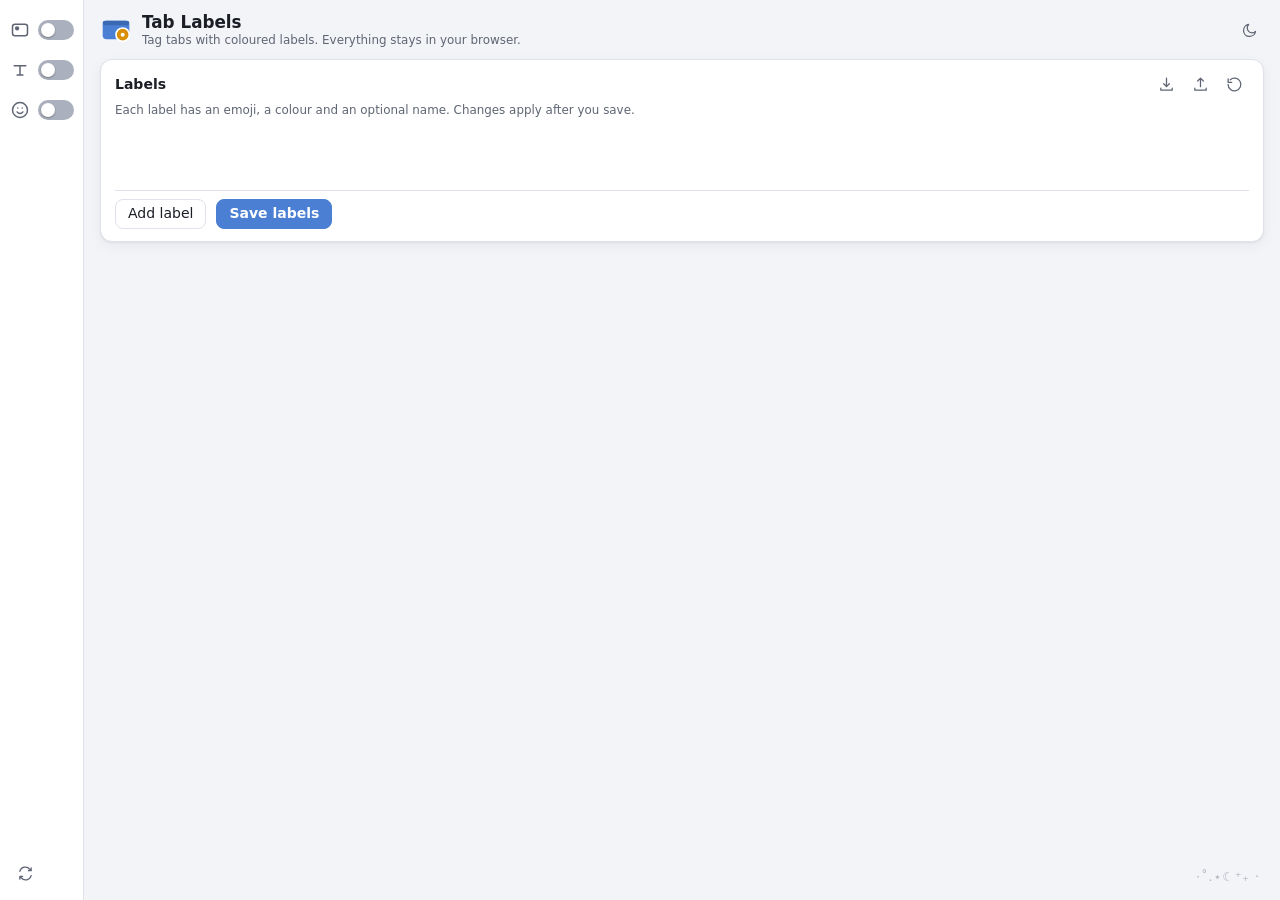
==== commit 6452fd89: "Add a hidden space switch to the settings pages and the website A few symbols fixed at the bottom ri" ====
--- a/chrome/options/options.html
+++ b/chrome/options/options.html
@@ -69,6 +69,7 @@
         </div>
       </main>
     </div>
+    <button id="space-toggle" type="button" class="space-toggle" aria-pressed="false" aria-label="Space background"><span aria-hidden="true">⋅˚.⋆☾⁺₊ ‧</span></button>
     <div id="status" role="status" aria-live="polite"></div>
     <script src="../lib/labels.js"></script>
     <script src="../lib/emoji.js"></script>
--- a/chrome/options/options.css
+++ b/chrome/options/options.css
@@ -615,3 +615,46 @@
 .mode-button[data-mode="dark"] .icon-sun {
   display: inline;
 }
+
+/* A quiet switch at the bottom right, just a few symbols. It puts options/space.png behind the page. */
+
+.space-toggle {
+  position: fixed;
+  right: 14px;
+  bottom: 10px;
+  margin: 0;
+  padding: 4px 6px;
+  border: 0;
+  border-radius: 4px;
+  background: none;
+  color: var(--muted);
+  font: inherit;
+  font-size: 0.9rem;
+  letter-spacing: 0.08em;
+  opacity: 0.45;
+  cursor: pointer;
+  text-shadow: 0 0 6px var(--bg), 0 0 2px var(--bg);
+}
+
+.space-toggle:hover,
+.space-toggle:focus-visible {
+  opacity: 1;
+}
+
+.space-toggle:focus-visible {
+  outline: 2px solid var(--accent);
+  outline-offset: 2px;
+}
+
+:root[data-space] body {
+  background: var(--bg) url("space.png") center / cover no-repeat fixed;
+}
+
+:root[data-space] .page-header {
+  --muted: var(--text);
+  text-shadow: 0 0 8px var(--bg), 0 0 3px var(--bg);
+}
+
+:root[data-space] .space-toggle {
+  opacity: 0.8;
+}
